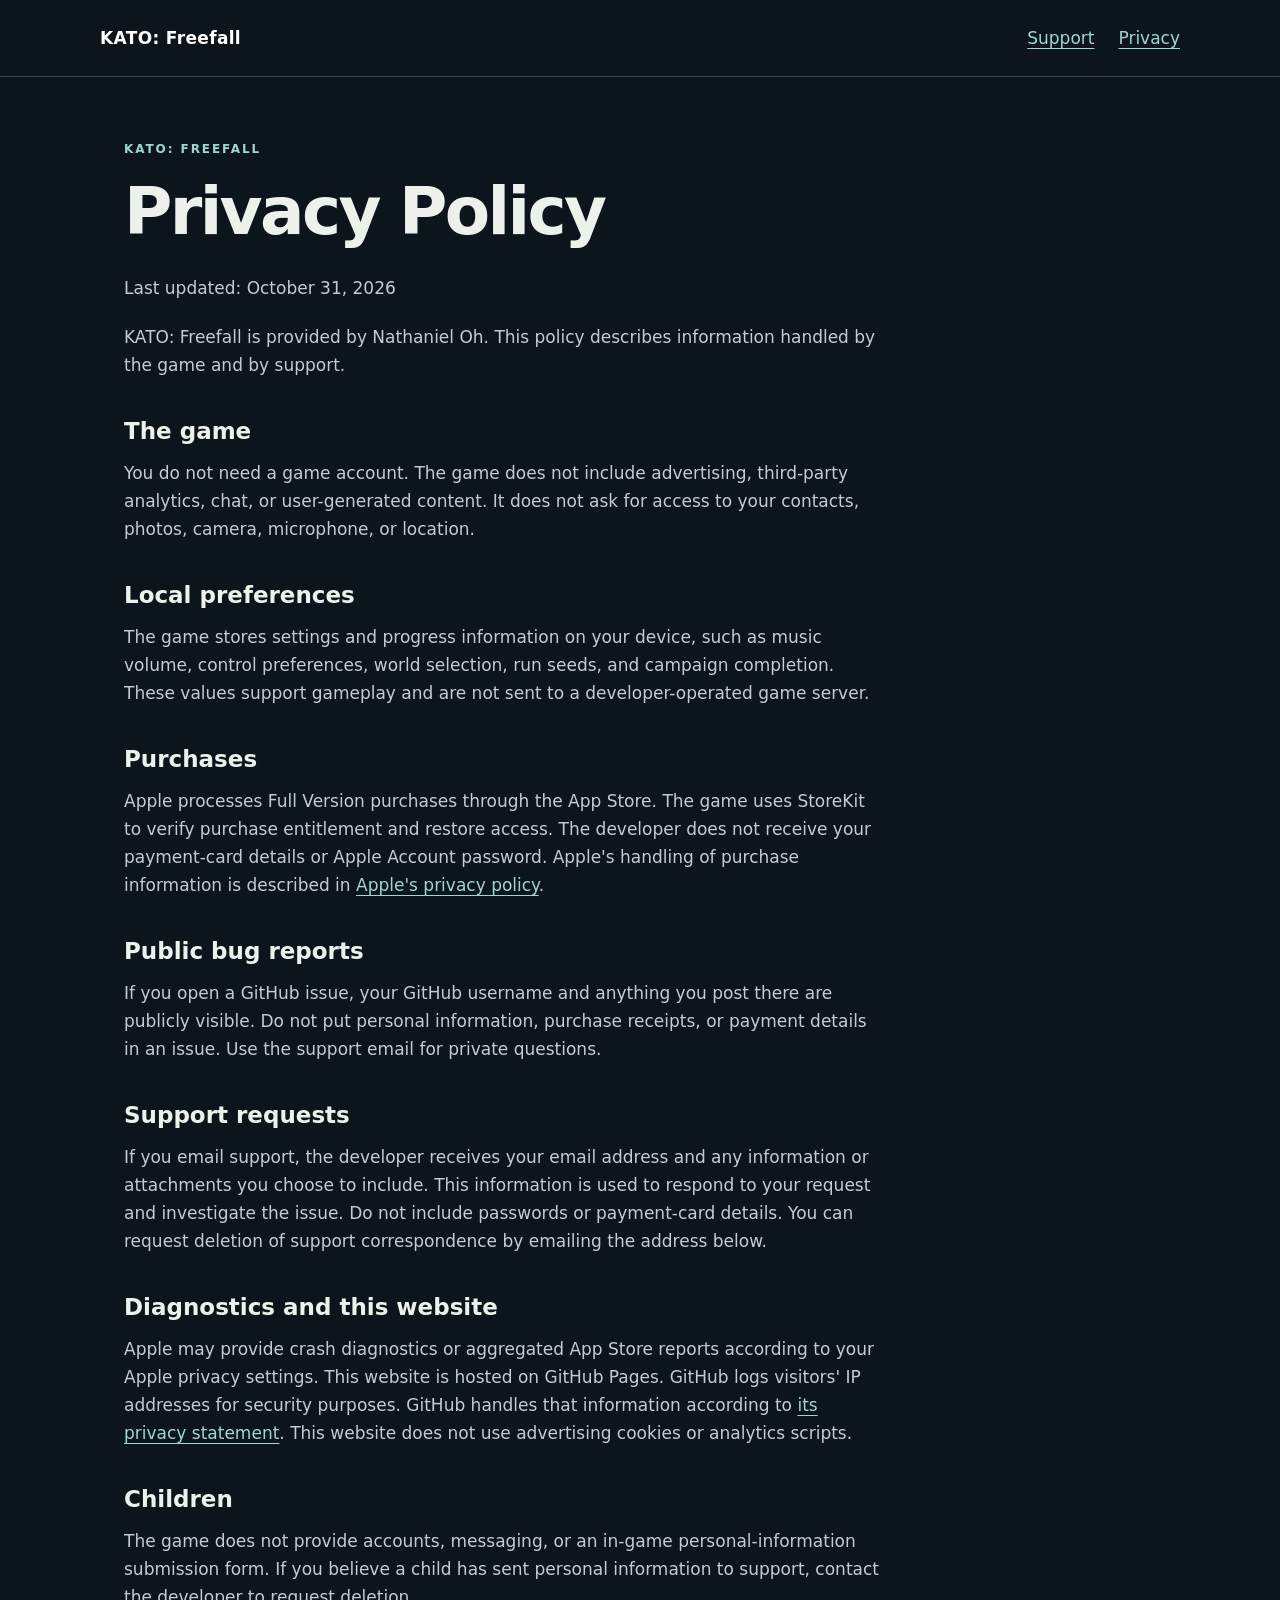
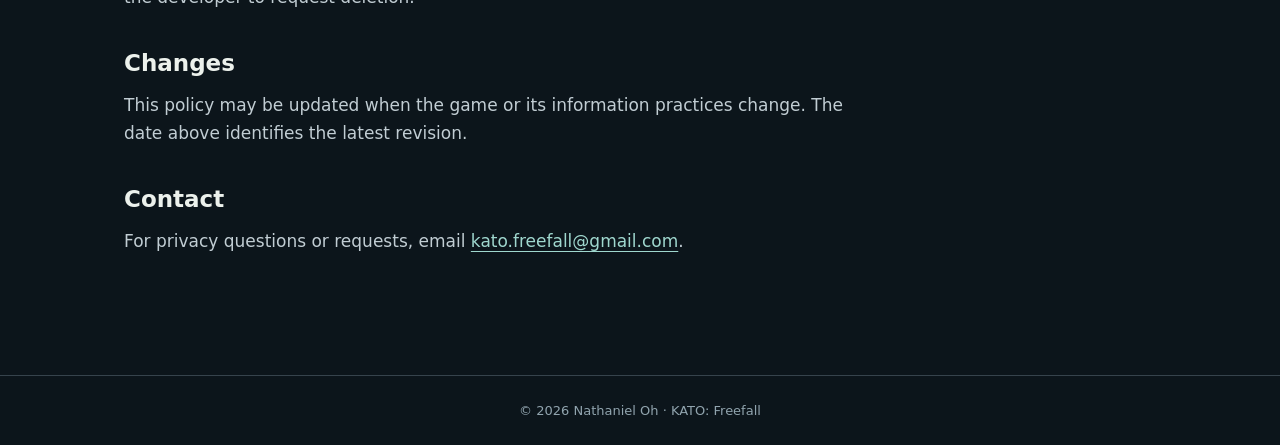
==== privacy.html @ c6d4ccc7 "Publish KATO: Freefall support and privacy website" ====
<!doctype html><html lang="en"><head><meta charset="utf-8"><meta name="viewport" content="width=device-width,initial-scale=1"><meta name="description" content="Privacy Policy for KATO: Freefall."><title>Privacy Policy | KATO: Freefall</title><link rel="stylesheet" href="/styles.css"></head><body><header><a href="/">KATO: Freefall</a><a href="/support.html">Support</a><a href="/privacy.html">Privacy</a></header><main><article><p class="eyebrow">KATO: Freefall</p><h1>Privacy Policy</h1><p>Last updated: October 31, 2026</p><p>KATO: Freefall is provided by Nathaniel Oh. This policy describes information handled by the game and by support.</p><h2>The game</h2><p>You do not need a game account. The game does not include advertising, third-party analytics, chat, or user-generated content. It does not ask for access to your contacts, photos, camera, microphone, or location.</p><h2>Local preferences</h2><p>The game stores settings and progress information on your device, such as music volume, control preferences, world selection, run seeds, and campaign completion. These values support gameplay and are not sent to a developer-operated game server.</p><h2>Purchases</h2><p>Apple processes Full Version purchases through the App Store. The game uses StoreKit to verify purchase entitlement and restore access. The developer does not receive your payment-card details or Apple Account password. Apple's handling of purchase information is described in <a href="https://www.apple.com/legal/privacy/">Apple's privacy policy</a>.</p><h2>Public bug reports</h2><p>If you open a GitHub issue, your GitHub username and anything you post there are publicly visible. Do not put personal information, purchase receipts, or payment details in an issue. Use the support email for private questions.</p><h2>Support requests</h2><p>If you email support, the developer receives your email address and any information or attachments you choose to include. This information is used to respond to your request and investigate the issue. Do not include passwords or payment-card details. You can request deletion of support correspondence by emailing the address below.</p><h2>Diagnostics and this website</h2><p>Apple may provide crash diagnostics or aggregated App Store reports according to your Apple privacy settings. This website is hosted on GitHub Pages. GitHub logs visitors' IP addresses for security purposes. GitHub handles that information according to <a href="https://docs.github.com/en/site-policy/privacy-policies/github-general-privacy-statement">its privacy statement</a>. This website does not use advertising cookies or analytics scripts.</p><h2>Children</h2><p>The game does not provide accounts, messaging, or an in-game personal-information submission form. If you believe a child has sent personal information to support, contact the developer to request deletion.</p><h2>Changes</h2><p>This policy may be updated when the game or its information practices change. The date above identifies the latest revision.</p><h2>Contact</h2><p>For privacy questions or requests, email <a href="mailto:kato.freefall@gmail.com">kato.freefall@gmail.com</a>.</p></article></main><footer>© 2026 Nathaniel Oh · KATO: Freefall</footer></body></html>
---- styles.css ----
*{box-sizing:border-box}body{margin:0;background:#0c151b;color:#ecf1ec;font:17px/1.65 system-ui,-apple-system,BlinkMacSystemFont,sans-serif}a{color:#9fd7ce;text-underline-offset:4px}header{padding:24px max(24px,calc((100vw - 1080px)/2));display:flex;gap:24px;align-items:center;border-bottom:1px solid #36434c}header>a:first-child{margin-right:auto;color:#fff;text-decoration:none;font-weight:750;letter-spacing:.02em}main{max-width:1080px;padding:64px 24px 100px;margin:auto}article{max-width:760px}h1{font-size:clamp(36px,6vw,66px);line-height:1.04;letter-spacing:-.04em;font-weight:650;margin:0 0 28px}h2{font-size:23px;line-height:1.3;margin:38px 0 12px}p{color:#c1cdd3;margin:0 0 20px}.eyebrow{font:600 12px/1.4 system-ui;letter-spacing:.16em;text-transform:uppercase;color:#9fd7ce}.hero{position:relative;min-height:480px;display:flex;align-items:end;padding:44px;background:linear-gradient(0deg,#0c151b 0%,#0c151b00 90%),url('/glass.jpg') center/cover;border:1px solid #36434c;border-radius:6px;margin-bottom:48px}.hero h1{max-width:660px;text-shadow:0 3px 25px #000}.button{display:inline-block;background:#a1d6cf;color:#0c151b;padding:12px 21px;text-decoration:none;border-radius:4px;font-weight:650}li{margin:10px 0;color:#c1cdd3}footer{padding:24px;border-top:1px solid #36434c;text-align:center;color:#91a4ae;font-size:13px}.note{border-left:2px solid #97b4c6;padding:12px 20px;margin:32px 0;background:#14212a}@media(max-width:600px){header{gap:16px;padding:18px}main{padding:40px 22px 70px}.hero{padding:26px;min-height:380px}}
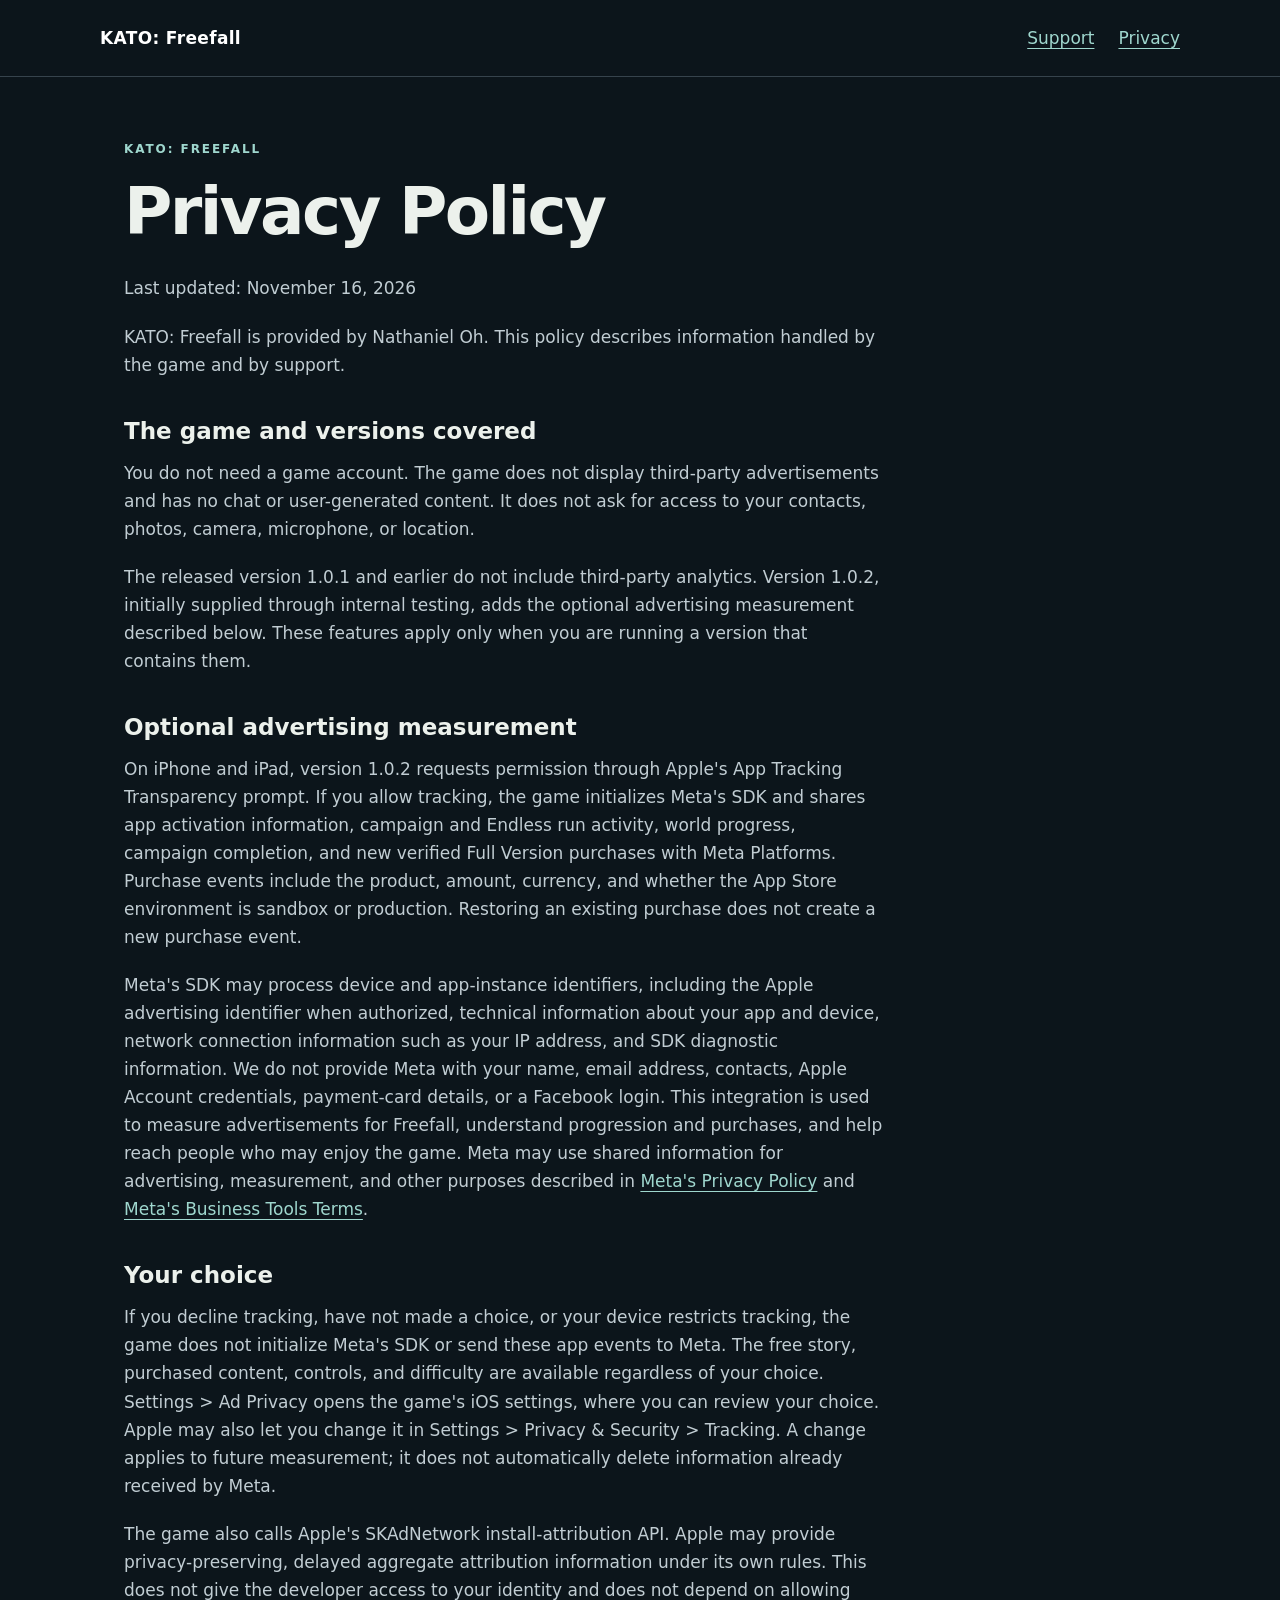
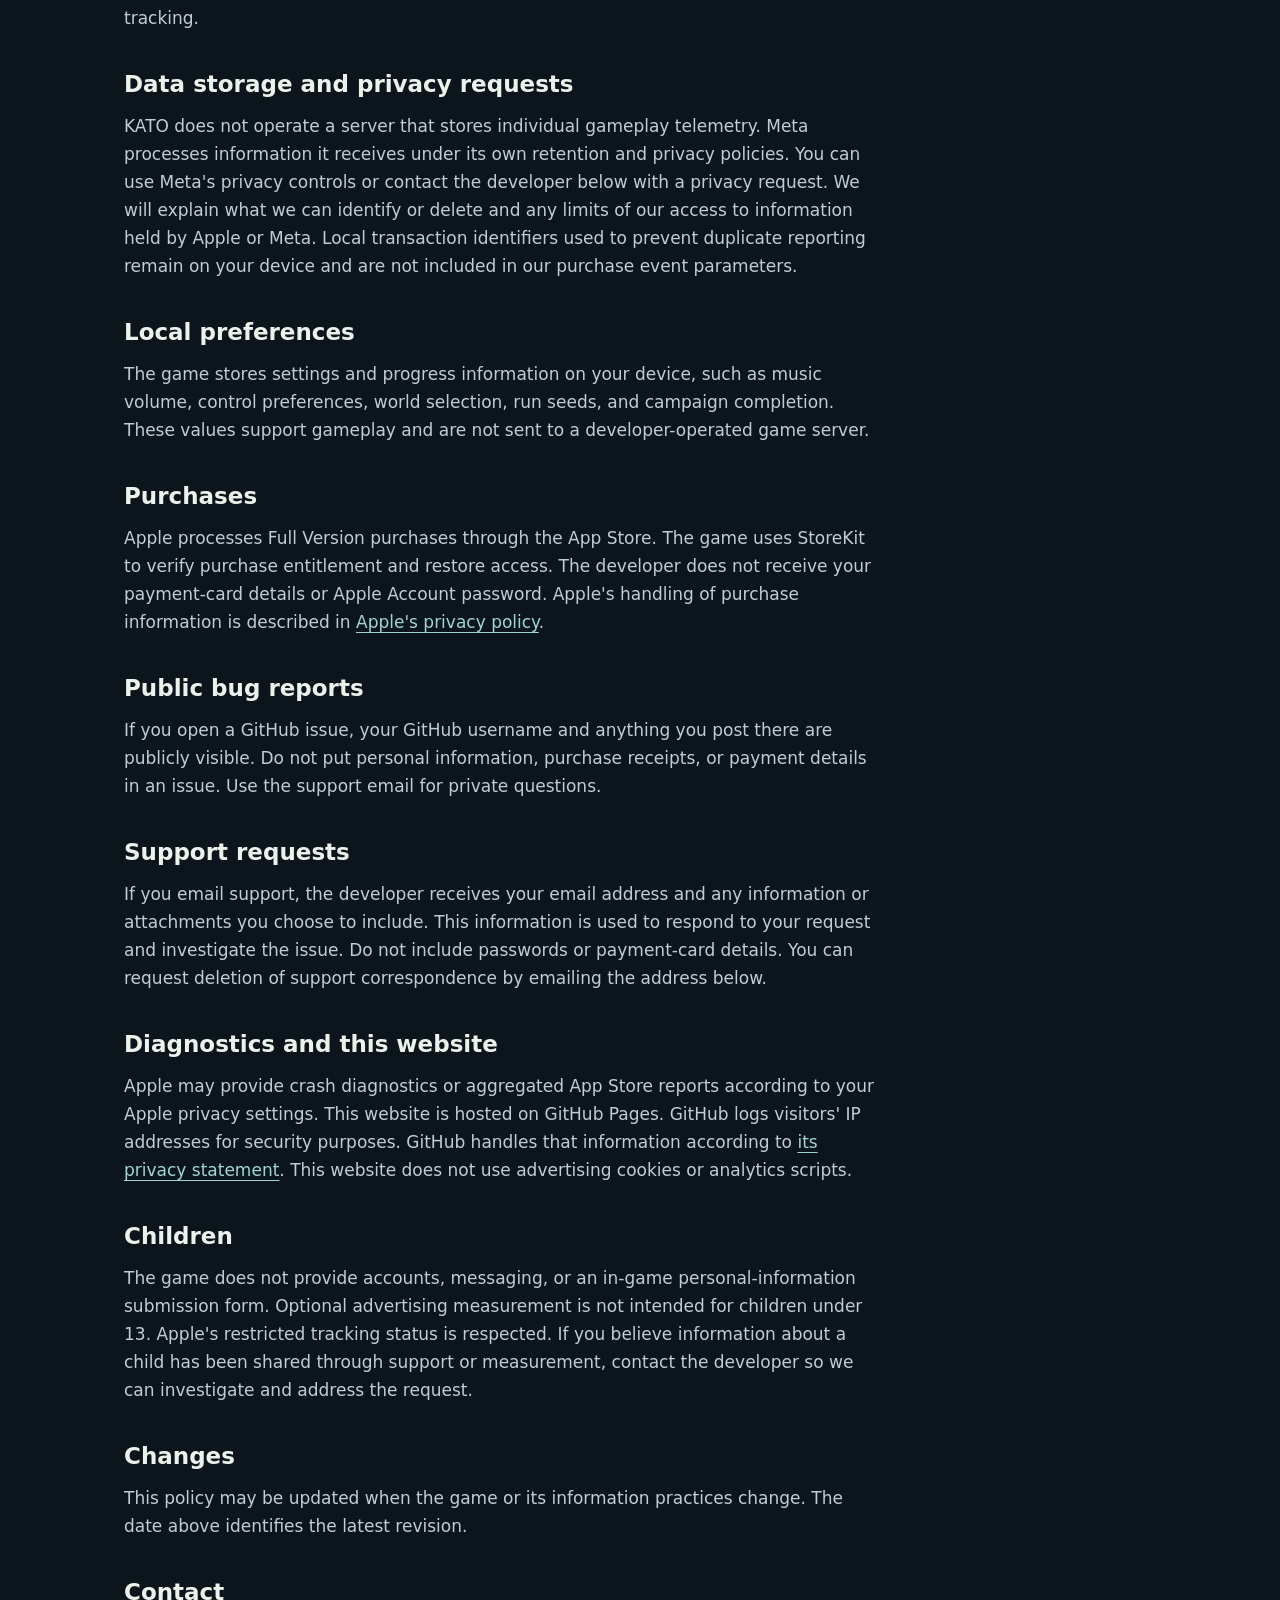
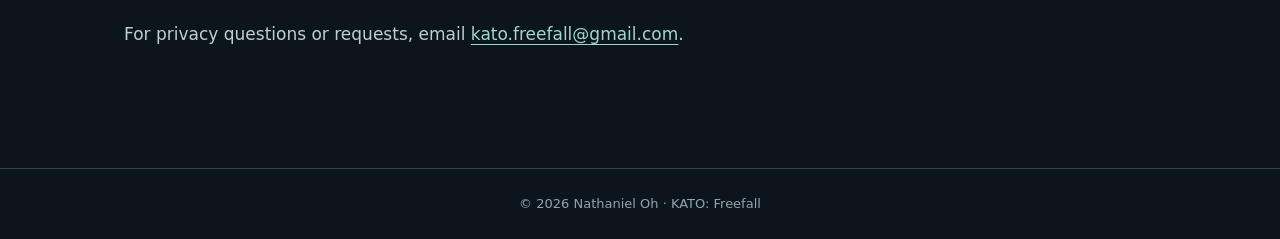
==== commit 6942fe7e: "Disclose optional Freefall advertising measurement for version 1.0.2" ====
--- a/privacy.html
+++ b/privacy.html
@@ -1 +1 @@
-<!doctype html><html lang="en"><head><meta charset="utf-8"><meta name="viewport" content="width=device-width,initial-scale=1"><meta name="description" content="Privacy Policy for KATO: Freefall."><title>Privacy Policy | KATO: Freefall</title><link rel="stylesheet" href="/styles.css"></head><body><header><a href="/">KATO: Freefall</a><a href="/support.html">Support</a><a href="/privacy.html">Privacy</a></header><main><article><p class="eyebrow">KATO: Freefall</p><h1>Privacy Policy</h1><p>Last updated: October 31, 2026</p><p>KATO: Freefall is provided by Nathaniel Oh. This policy describes information handled by the game and by support.</p><h2>The game</h2><p>You do not need a game account. The game does not include advertising, third-party analytics, chat, or user-generated content. It does not ask for access to your contacts, photos, camera, microphone, or location.</p><h2>Local preferences</h2><p>The game stores settings and progress information on your device, such as music volume, control preferences, world selection, run seeds, and campaign completion. These values support gameplay and are not sent to a developer-operated game server.</p><h2>Purchases</h2><p>Apple processes Full Version purchases through the App Store. The game uses StoreKit to verify purchase entitlement and restore access. The developer does not receive your payment-card details or Apple Account password. Apple's handling of purchase information is described in <a href="https://www.apple.com/legal/privacy/">Apple's privacy policy</a>.</p><h2>Public bug reports</h2><p>If you open a GitHub issue, your GitHub username and anything you post there are publicly visible. Do not put personal information, purchase receipts, or payment details in an issue. Use the support email for private questions.</p><h2>Support requests</h2><p>If you email support, the developer receives your email address and any information or attachments you choose to include. This information is used to respond to your request and investigate the issue. Do not include passwords or payment-card details. You can request deletion of support correspondence by emailing the address below.</p><h2>Diagnostics and this website</h2><p>Apple may provide crash diagnostics or aggregated App Store reports according to your Apple privacy settings. This website is hosted on GitHub Pages. GitHub logs visitors' IP addresses for security purposes. GitHub handles that information according to <a href="https://docs.github.com/en/site-policy/privacy-policies/github-general-privacy-statement">its privacy statement</a>. This website does not use advertising cookies or analytics scripts.</p><h2>Children</h2><p>The game does not provide accounts, messaging, or an in-game personal-information submission form. If you believe a child has sent personal information to support, contact the developer to request deletion.</p><h2>Changes</h2><p>This policy may be updated when the game or its information practices change. The date above identifies the latest revision.</p><h2>Contact</h2><p>For privacy questions or requests, email <a href="mailto:kato.freefall@gmail.com">kato.freefall@gmail.com</a>.</p></article></main><footer>© 2026 Nathaniel Oh · KATO: Freefall</footer></body></html>+<!doctype html><html lang="en"><head><meta charset="utf-8"><meta name="viewport" content="width=device-width,initial-scale=1"><meta name="description" content="Privacy Policy for KATO: Freefall."><title>Privacy Policy | KATO: Freefall</title><link rel="stylesheet" href="/styles.css"></head><body><header><a href="/">KATO: Freefall</a><a href="/support.html">Support</a><a href="/privacy.html">Privacy</a></header><main><article><p class="eyebrow">KATO: Freefall</p><h1>Privacy Policy</h1><p>Last updated: November 16, 2026</p><p>KATO: Freefall is provided by Nathaniel Oh. This policy describes information handled by the game and by support.</p><h2>The game and versions covered</h2><p>You do not need a game account. The game does not display third-party advertisements and has no chat or user-generated content. It does not ask for access to your contacts, photos, camera, microphone, or location.</p><p>The released version 1.0.1 and earlier do not include third-party analytics. Version 1.0.2, initially supplied through internal testing, adds the optional advertising measurement described below. These features apply only when you are running a version that contains them.</p><h2>Optional advertising measurement</h2><p>On iPhone and iPad, version 1.0.2 requests permission through Apple's App Tracking Transparency prompt. If you allow tracking, the game initializes Meta's SDK and shares app activation information, campaign and Endless run activity, world progress, campaign completion, and new verified Full Version purchases with Meta Platforms. Purchase events include the product, amount, currency, and whether the App Store environment is sandbox or production. Restoring an existing purchase does not create a new purchase event.</p><p>Meta's SDK may process device and app-instance identifiers, including the Apple advertising identifier when authorized, technical information about your app and device, network connection information such as your IP address, and SDK diagnostic information. We do not provide Meta with your name, email address, contacts, Apple Account credentials, payment-card details, or a Facebook login. This integration is used to measure advertisements for Freefall, understand progression and purchases, and help reach people who may enjoy the game. Meta may use shared information for advertising, measurement, and other purposes described in <a href="https://www.facebook.com/privacy/policy/">Meta's Privacy Policy</a> and <a href="https://www.facebook.com/legal/technology_terms">Meta's Business Tools Terms</a>.</p><h2>Your choice</h2><p>If you decline tracking, have not made a choice, or your device restricts tracking, the game does not initialize Meta's SDK or send these app events to Meta. The free story, purchased content, controls, and difficulty are available regardless of your choice. Settings &gt; Ad Privacy opens the game's iOS settings, where you can review your choice. Apple may also let you change it in Settings &gt; Privacy &amp; Security &gt; Tracking. A change applies to future measurement; it does not automatically delete information already received by Meta.</p><p>The game also calls Apple's SKAdNetwork install-attribution API. Apple may provide privacy-preserving, delayed aggregate attribution information under its own rules. This does not give the developer access to your identity and does not depend on allowing tracking.</p><h2>Data storage and privacy requests</h2><p>KATO does not operate a server that stores individual gameplay telemetry. Meta processes information it receives under its own retention and privacy policies. You can use Meta's privacy controls or contact the developer below with a privacy request. We will explain what we can identify or delete and any limits of our access to information held by Apple or Meta. Local transaction identifiers used to prevent duplicate reporting remain on your device and are not included in our purchase event parameters.</p><h2>Local preferences</h2><p>The game stores settings and progress information on your device, such as music volume, control preferences, world selection, run seeds, and campaign completion. These values support gameplay and are not sent to a developer-operated game server.</p><h2>Purchases</h2><p>Apple processes Full Version purchases through the App Store. The game uses StoreKit to verify purchase entitlement and restore access. The developer does not receive your payment-card details or Apple Account password. Apple's handling of purchase information is described in <a href="https://www.apple.com/legal/privacy/">Apple's privacy policy</a>.</p><h2>Public bug reports</h2><p>If you open a GitHub issue, your GitHub username and anything you post there are publicly visible. Do not put personal information, purchase receipts, or payment details in an issue. Use the support email for private questions.</p><h2>Support requests</h2><p>If you email support, the developer receives your email address and any information or attachments you choose to include. This information is used to respond to your request and investigate the issue. Do not include passwords or payment-card details. You can request deletion of support correspondence by emailing the address below.</p><h2>Diagnostics and this website</h2><p>Apple may provide crash diagnostics or aggregated App Store reports according to your Apple privacy settings. This website is hosted on GitHub Pages. GitHub logs visitors' IP addresses for security purposes. GitHub handles that information according to <a href="https://docs.github.com/en/site-policy/privacy-policies/github-general-privacy-statement">its privacy statement</a>. This website does not use advertising cookies or analytics scripts.</p><h2>Children</h2><p>The game does not provide accounts, messaging, or an in-game personal-information submission form. Optional advertising measurement is not intended for children under 13. Apple's restricted tracking status is respected. If you believe information about a child has been shared through support or measurement, contact the developer so we can investigate and address the request.</p><h2>Changes</h2><p>This policy may be updated when the game or its information practices change. The date above identifies the latest revision.</p><h2>Contact</h2><p>For privacy questions or requests, email <a href="mailto:kato.freefall@gmail.com">kato.freefall@gmail.com</a>.</p></article></main><footer>© 2026 Nathaniel Oh · KATO: Freefall</footer></body></html>
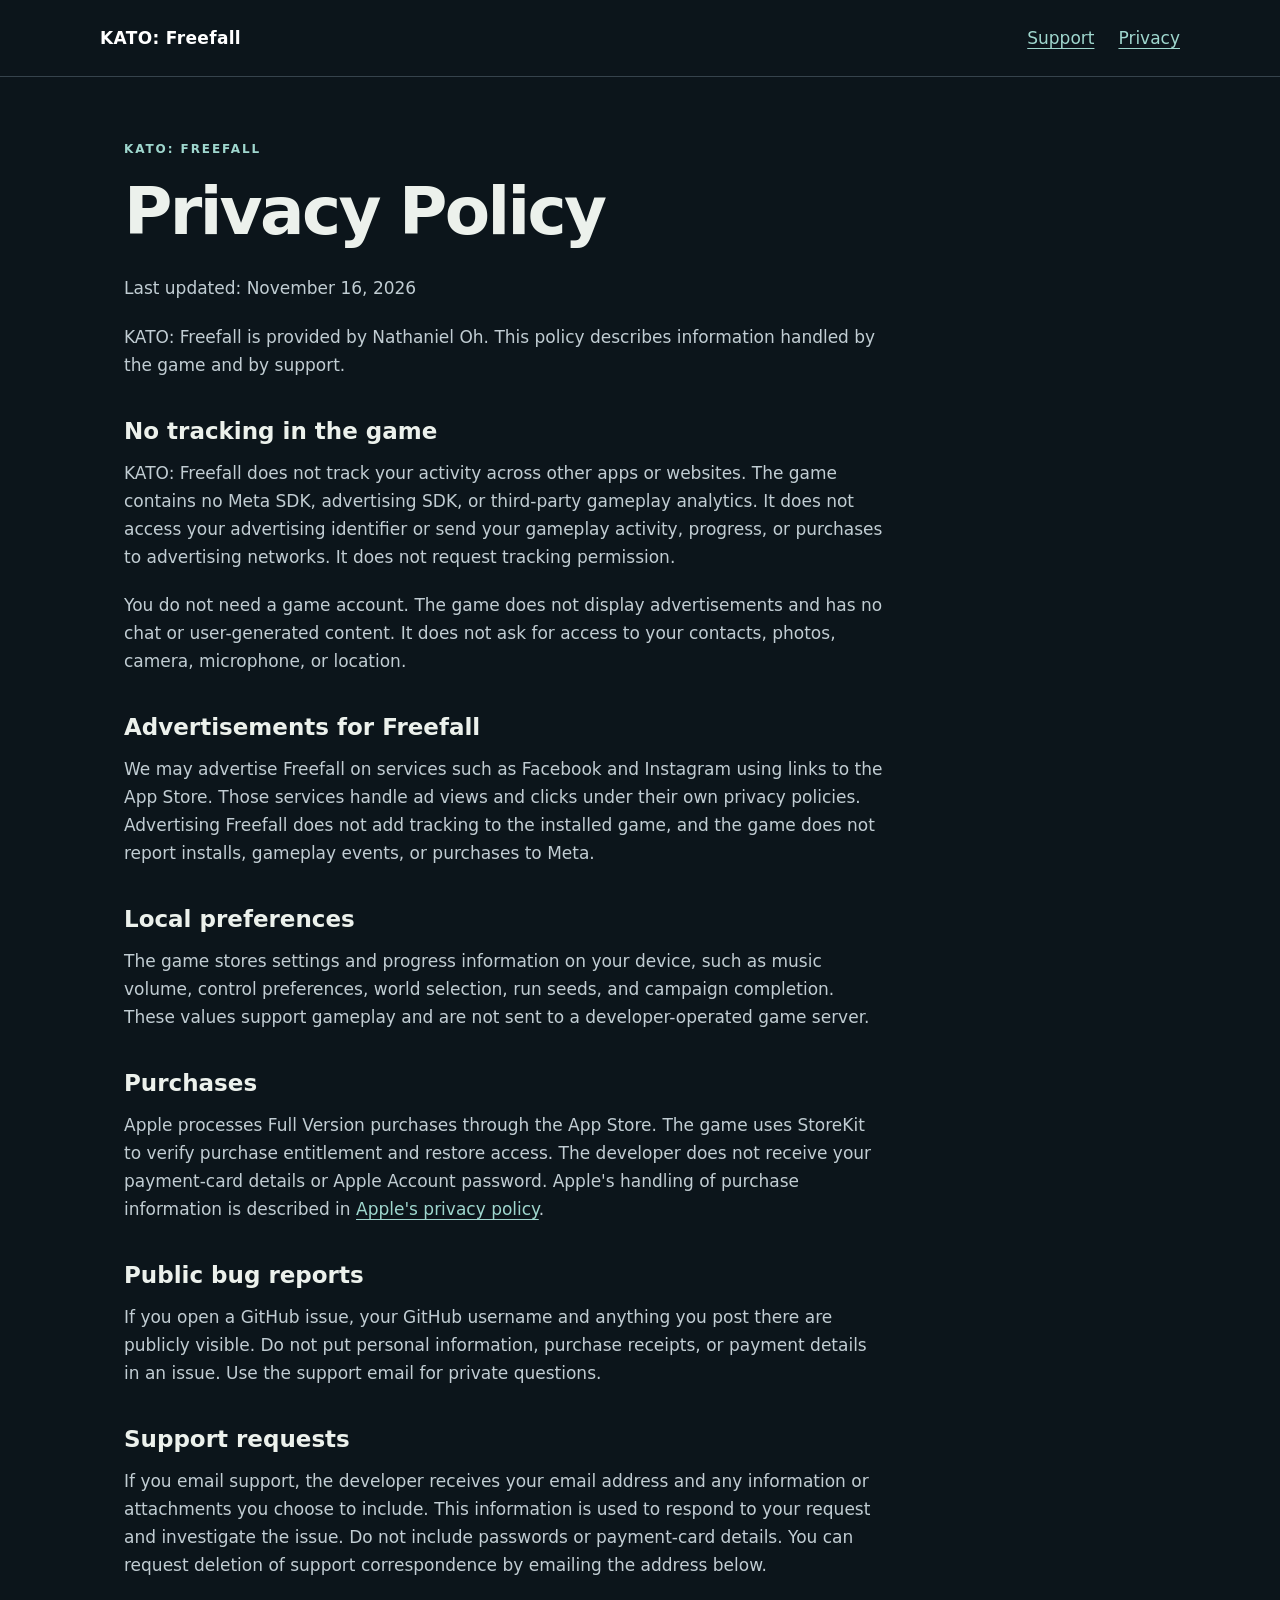
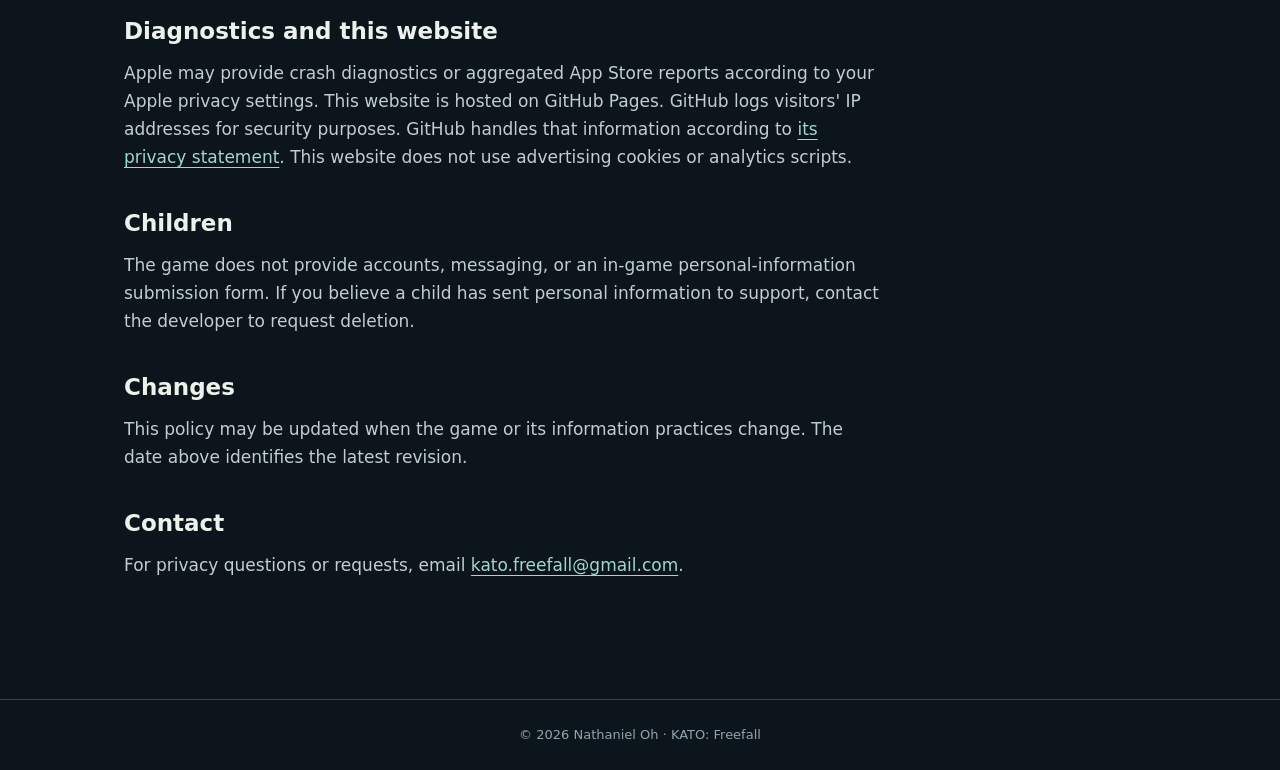
==== commit e8f046e3: "Restore Freefall no-tracking policy; use external traffic ads only" ====
--- a/privacy.html
+++ b/privacy.html
@@ -1 +1 @@
-<!doctype html><html lang="en"><head><meta charset="utf-8"><meta name="viewport" content="width=device-width,initial-scale=1"><meta name="description" content="Privacy Policy for KATO: Freefall."><title>Privacy Policy | KATO: Freefall</title><link rel="stylesheet" href="/styles.css"></head><body><header><a href="/">KATO: Freefall</a><a href="/support.html">Support</a><a href="/privacy.html">Privacy</a></header><main><article><p class="eyebrow">KATO: Freefall</p><h1>Privacy Policy</h1><p>Last updated: November 16, 2026</p><p>KATO: Freefall is provided by Nathaniel Oh. This policy describes information handled by the game and by support.</p><h2>The game and versions covered</h2><p>You do not need a game account. The game does not display third-party advertisements and has no chat or user-generated content. It does not ask for access to your contacts, photos, camera, microphone, or location.</p><p>The released version 1.0.1 and earlier do not include third-party analytics. Version 1.0.2, initially supplied through internal testing, adds the optional advertising measurement described below. These features apply only when you are running a version that contains them.</p><h2>Optional advertising measurement</h2><p>On iPhone and iPad, version 1.0.2 requests permission through Apple's App Tracking Transparency prompt. If you allow tracking, the game initializes Meta's SDK and shares app activation information, campaign and Endless run activity, world progress, campaign completion, and new verified Full Version purchases with Meta Platforms. Purchase events include the product, amount, currency, and whether the App Store environment is sandbox or production. Restoring an existing purchase does not create a new purchase event.</p><p>Meta's SDK may process device and app-instance identifiers, including the Apple advertising identifier when authorized, technical information about your app and device, network connection information such as your IP address, and SDK diagnostic information. We do not provide Meta with your name, email address, contacts, Apple Account credentials, payment-card details, or a Facebook login. This integration is used to measure advertisements for Freefall, understand progression and purchases, and help reach people who may enjoy the game. Meta may use shared information for advertising, measurement, and other purposes described in <a href="https://www.facebook.com/privacy/policy/">Meta's Privacy Policy</a> and <a href="https://www.facebook.com/legal/technology_terms">Meta's Business Tools Terms</a>.</p><h2>Your choice</h2><p>If you decline tracking, have not made a choice, or your device restricts tracking, the game does not initialize Meta's SDK or send these app events to Meta. The free story, purchased content, controls, and difficulty are available regardless of your choice. Settings &gt; Ad Privacy opens the game's iOS settings, where you can review your choice. Apple may also let you change it in Settings &gt; Privacy &amp; Security &gt; Tracking. A change applies to future measurement; it does not automatically delete information already received by Meta.</p><p>The game also calls Apple's SKAdNetwork install-attribution API. Apple may provide privacy-preserving, delayed aggregate attribution information under its own rules. This does not give the developer access to your identity and does not depend on allowing tracking.</p><h2>Data storage and privacy requests</h2><p>KATO does not operate a server that stores individual gameplay telemetry. Meta processes information it receives under its own retention and privacy policies. You can use Meta's privacy controls or contact the developer below with a privacy request. We will explain what we can identify or delete and any limits of our access to information held by Apple or Meta. Local transaction identifiers used to prevent duplicate reporting remain on your device and are not included in our purchase event parameters.</p><h2>Local preferences</h2><p>The game stores settings and progress information on your device, such as music volume, control preferences, world selection, run seeds, and campaign completion. These values support gameplay and are not sent to a developer-operated game server.</p><h2>Purchases</h2><p>Apple processes Full Version purchases through the App Store. The game uses StoreKit to verify purchase entitlement and restore access. The developer does not receive your payment-card details or Apple Account password. Apple's handling of purchase information is described in <a href="https://www.apple.com/legal/privacy/">Apple's privacy policy</a>.</p><h2>Public bug reports</h2><p>If you open a GitHub issue, your GitHub username and anything you post there are publicly visible. Do not put personal information, purchase receipts, or payment details in an issue. Use the support email for private questions.</p><h2>Support requests</h2><p>If you email support, the developer receives your email address and any information or attachments you choose to include. This information is used to respond to your request and investigate the issue. Do not include passwords or payment-card details. You can request deletion of support correspondence by emailing the address below.</p><h2>Diagnostics and this website</h2><p>Apple may provide crash diagnostics or aggregated App Store reports according to your Apple privacy settings. This website is hosted on GitHub Pages. GitHub logs visitors' IP addresses for security purposes. GitHub handles that information according to <a href="https://docs.github.com/en/site-policy/privacy-policies/github-general-privacy-statement">its privacy statement</a>. This website does not use advertising cookies or analytics scripts.</p><h2>Children</h2><p>The game does not provide accounts, messaging, or an in-game personal-information submission form. Optional advertising measurement is not intended for children under 13. Apple's restricted tracking status is respected. If you believe information about a child has been shared through support or measurement, contact the developer so we can investigate and address the request.</p><h2>Changes</h2><p>This policy may be updated when the game or its information practices change. The date above identifies the latest revision.</p><h2>Contact</h2><p>For privacy questions or requests, email <a href="mailto:kato.freefall@gmail.com">kato.freefall@gmail.com</a>.</p></article></main><footer>© 2026 Nathaniel Oh · KATO: Freefall</footer></body></html>
+<!doctype html><html lang="en"><head><meta charset="utf-8"><meta name="viewport" content="width=device-width,initial-scale=1"><meta name="description" content="Privacy Policy for KATO: Freefall."><title>Privacy Policy | KATO: Freefall</title><link rel="stylesheet" href="/styles.css"></head><body><header><a href="/">KATO: Freefall</a><a href="/support.html">Support</a><a href="/privacy.html">Privacy</a></header><main><article><p class="eyebrow">KATO: Freefall</p><h1>Privacy Policy</h1><p>Last updated: November 16, 2026</p><p>KATO: Freefall is provided by Nathaniel Oh. This policy describes information handled by the game and by support.</p><h2>No tracking in the game</h2><p>KATO: Freefall does not track your activity across other apps or websites. The game contains no Meta SDK, advertising SDK, or third-party gameplay analytics. It does not access your advertising identifier or send your gameplay activity, progress, or purchases to advertising networks. It does not request tracking permission.</p><p>You do not need a game account. The game does not display advertisements and has no chat or user-generated content. It does not ask for access to your contacts, photos, camera, microphone, or location.</p><h2>Advertisements for Freefall</h2><p>We may advertise Freefall on services such as Facebook and Instagram using links to the App Store. Those services handle ad views and clicks under their own privacy policies. Advertising Freefall does not add tracking to the installed game, and the game does not report installs, gameplay events, or purchases to Meta.</p><h2>Local preferences</h2><p>The game stores settings and progress information on your device, such as music volume, control preferences, world selection, run seeds, and campaign completion. These values support gameplay and are not sent to a developer-operated game server.</p><h2>Purchases</h2><p>Apple processes Full Version purchases through the App Store. The game uses StoreKit to verify purchase entitlement and restore access. The developer does not receive your payment-card details or Apple Account password. Apple's handling of purchase information is described in <a href="https://www.apple.com/legal/privacy/">Apple's privacy policy</a>.</p><h2>Public bug reports</h2><p>If you open a GitHub issue, your GitHub username and anything you post there are publicly visible. Do not put personal information, purchase receipts, or payment details in an issue. Use the support email for private questions.</p><h2>Support requests</h2><p>If you email support, the developer receives your email address and any information or attachments you choose to include. This information is used to respond to your request and investigate the issue. Do not include passwords or payment-card details. You can request deletion of support correspondence by emailing the address below.</p><h2>Diagnostics and this website</h2><p>Apple may provide crash diagnostics or aggregated App Store reports according to your Apple privacy settings. This website is hosted on GitHub Pages. GitHub logs visitors' IP addresses for security purposes. GitHub handles that information according to <a href="https://docs.github.com/en/site-policy/privacy-policies/github-general-privacy-statement">its privacy statement</a>. This website does not use advertising cookies or analytics scripts.</p><h2>Children</h2><p>The game does not provide accounts, messaging, or an in-game personal-information submission form. If you believe a child has sent personal information to support, contact the developer to request deletion.</p><h2>Changes</h2><p>This policy may be updated when the game or its information practices change. The date above identifies the latest revision.</p><h2>Contact</h2><p>For privacy questions or requests, email <a href="mailto:kato.freefall@gmail.com">kato.freefall@gmail.com</a>.</p></article></main><footer>© 2026 Nathaniel Oh · KATO: Freefall</footer></body></html>
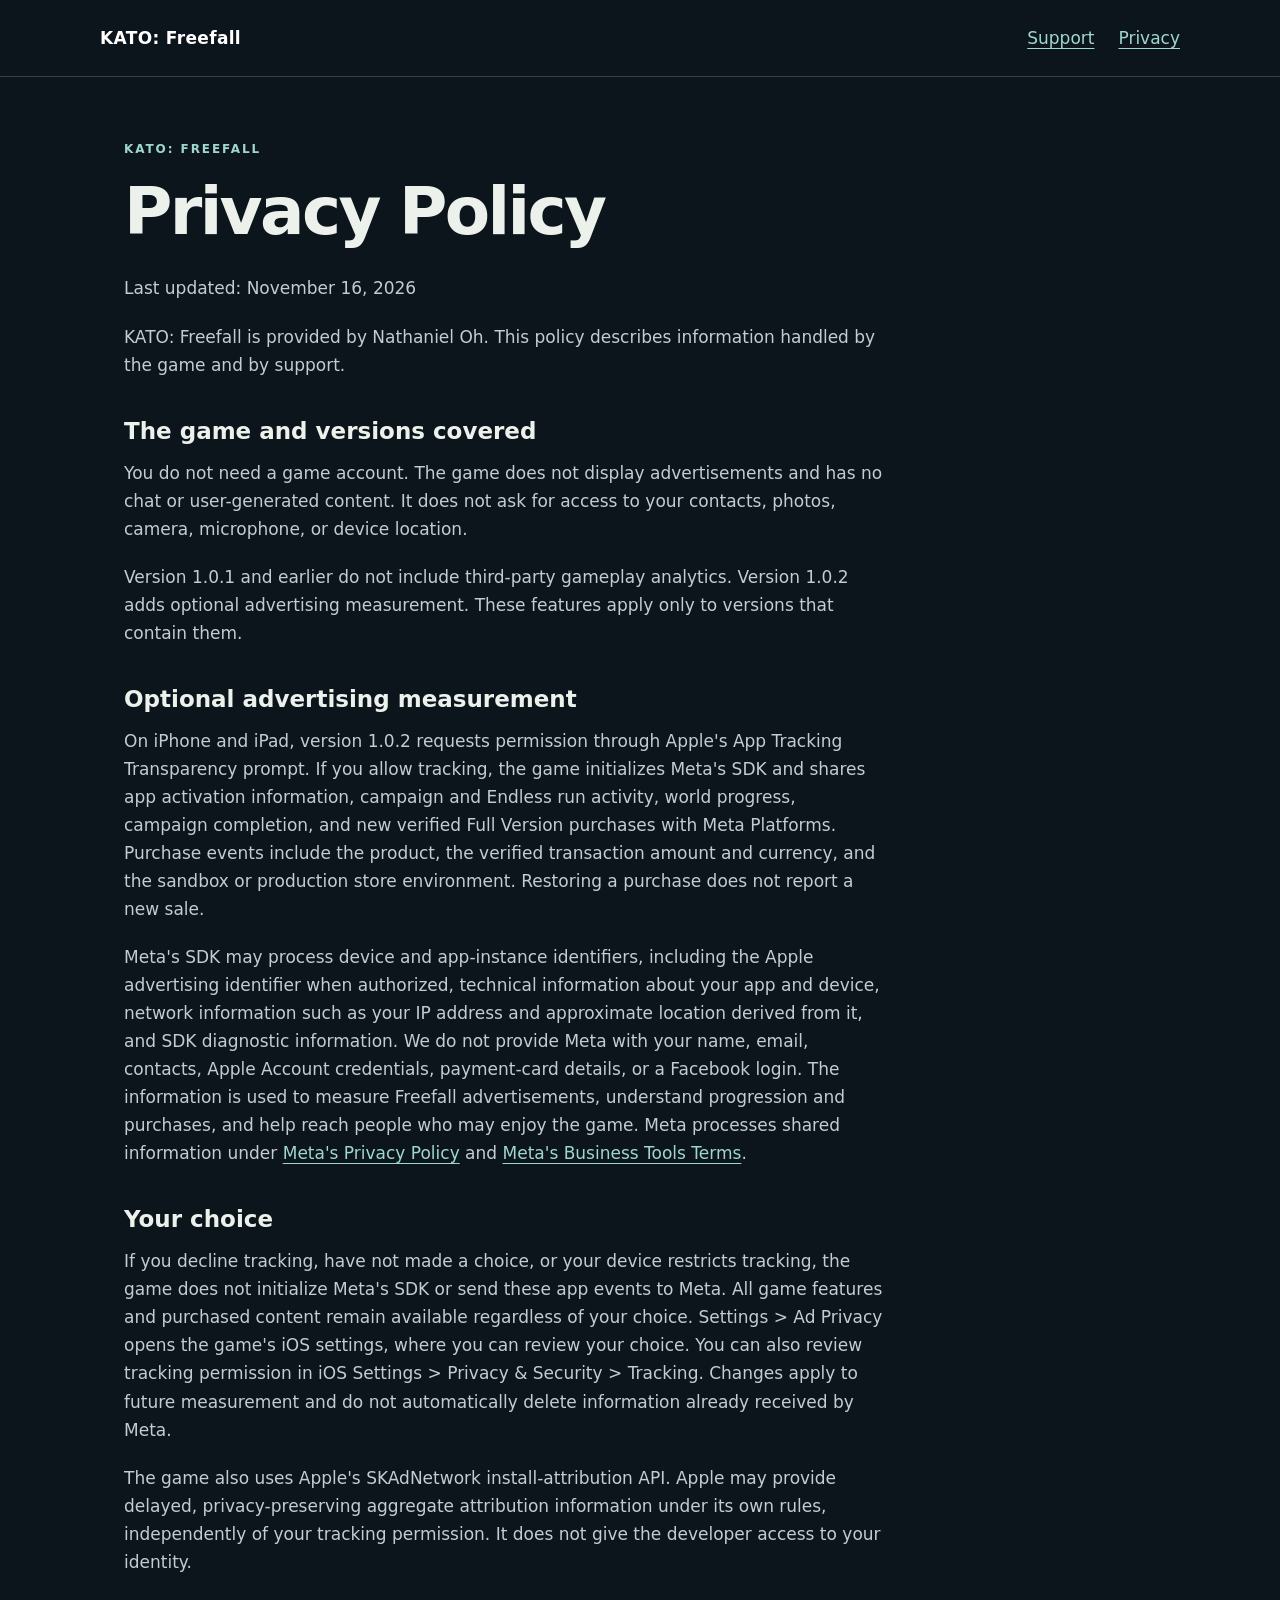
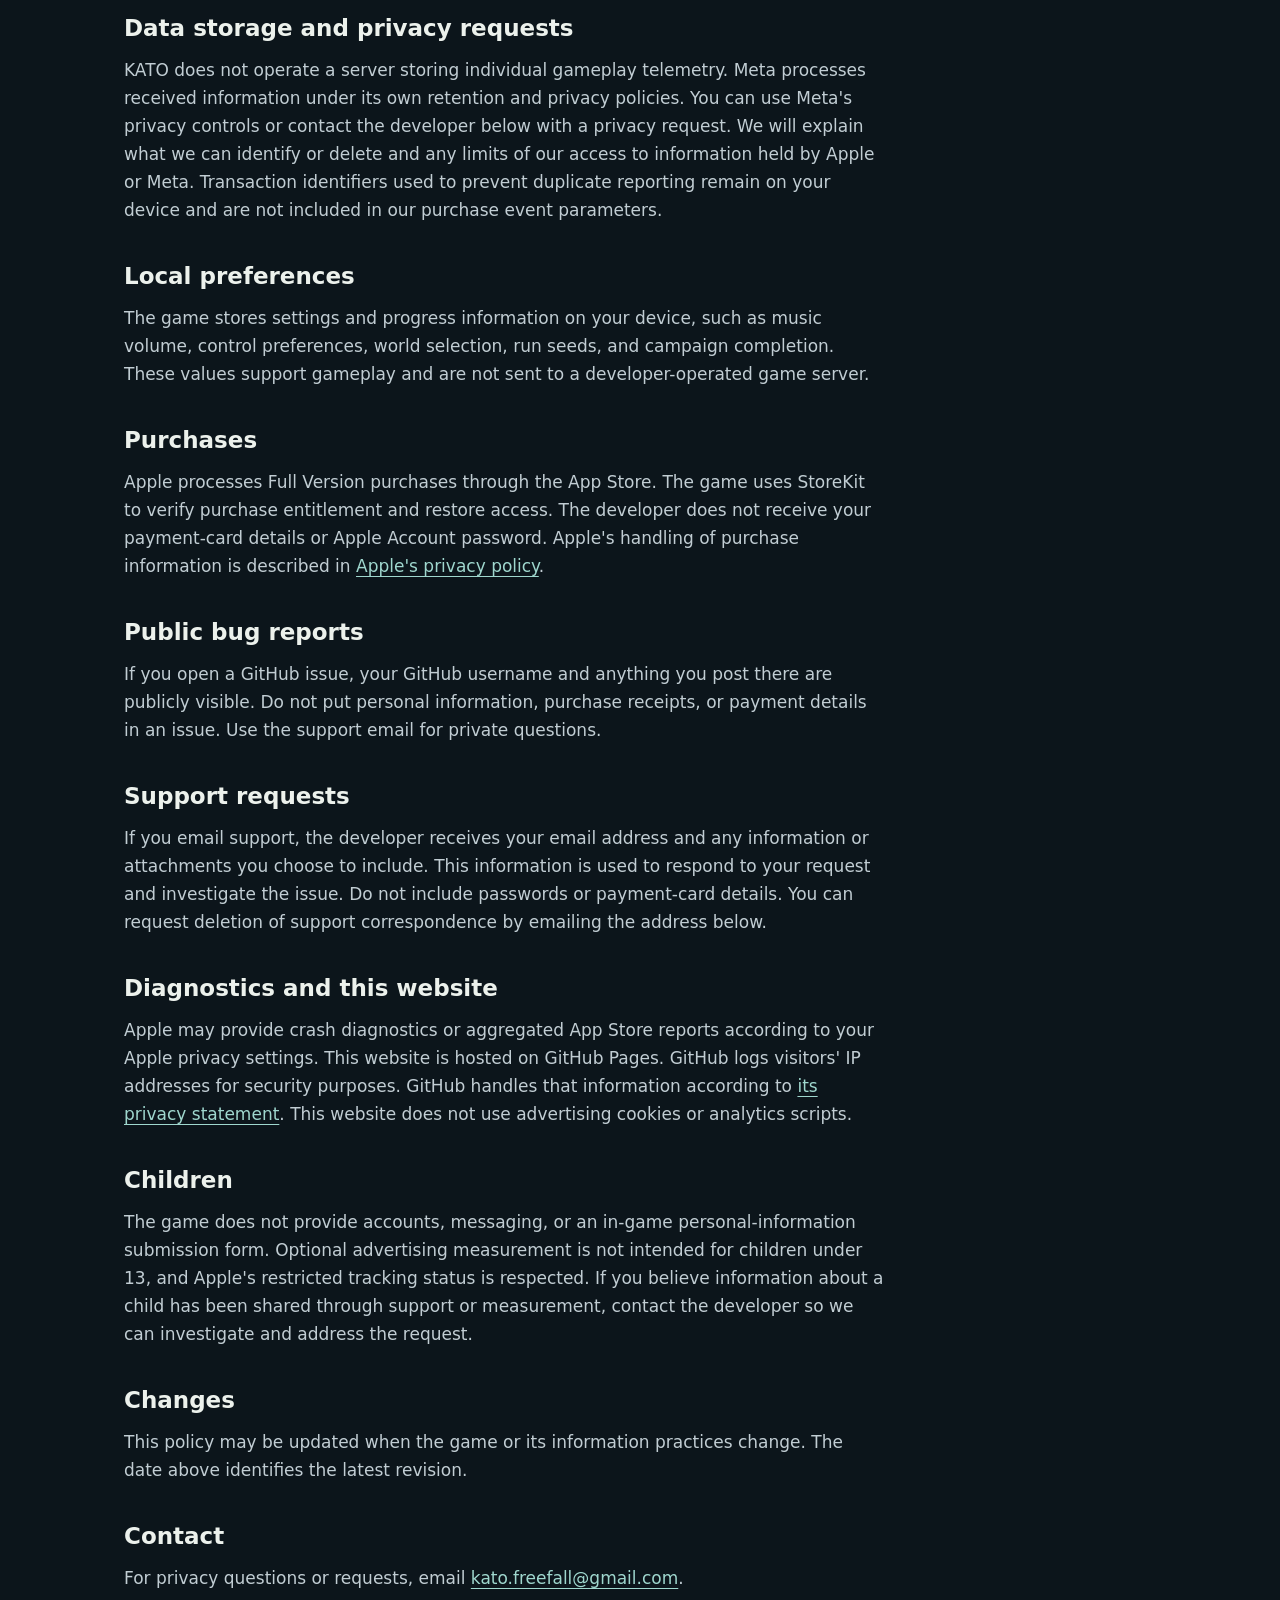
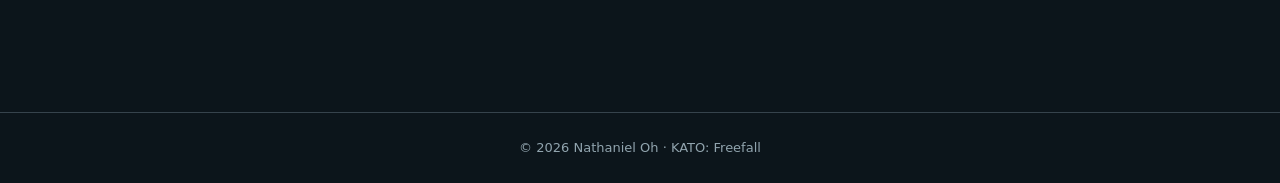
==== commit 7798d3cd: "Describe optional Meta measurement for Freefall 1.0.2" ====
--- a/privacy.html
+++ b/privacy.html
@@ -1 +1 @@
-<!doctype html><html lang="en"><head><meta charset="utf-8"><meta name="viewport" content="width=device-width,initial-scale=1"><meta name="description" content="Privacy Policy for KATO: Freefall."><title>Privacy Policy | KATO: Freefall</title><link rel="stylesheet" href="/styles.css"></head><body><header><a href="/">KATO: Freefall</a><a href="/support.html">Support</a><a href="/privacy.html">Privacy</a></header><main><article><p class="eyebrow">KATO: Freefall</p><h1>Privacy Policy</h1><p>Last updated: November 16, 2026</p><p>KATO: Freefall is provided by Nathaniel Oh. This policy describes information handled by the game and by support.</p><h2>No tracking in the game</h2><p>KATO: Freefall does not track your activity across other apps or websites. The game contains no Meta SDK, advertising SDK, or third-party gameplay analytics. It does not access your advertising identifier or send your gameplay activity, progress, or purchases to advertising networks. It does not request tracking permission.</p><p>You do not need a game account. The game does not display advertisements and has no chat or user-generated content. It does not ask for access to your contacts, photos, camera, microphone, or location.</p><h2>Advertisements for Freefall</h2><p>We may advertise Freefall on services such as Facebook and Instagram using links to the App Store. Those services handle ad views and clicks under their own privacy policies. Advertising Freefall does not add tracking to the installed game, and the game does not report installs, gameplay events, or purchases to Meta.</p><h2>Local preferences</h2><p>The game stores settings and progress information on your device, such as music volume, control preferences, world selection, run seeds, and campaign completion. These values support gameplay and are not sent to a developer-operated game server.</p><h2>Purchases</h2><p>Apple processes Full Version purchases through the App Store. The game uses StoreKit to verify purchase entitlement and restore access. The developer does not receive your payment-card details or Apple Account password. Apple's handling of purchase information is described in <a href="https://www.apple.com/legal/privacy/">Apple's privacy policy</a>.</p><h2>Public bug reports</h2><p>If you open a GitHub issue, your GitHub username and anything you post there are publicly visible. Do not put personal information, purchase receipts, or payment details in an issue. Use the support email for private questions.</p><h2>Support requests</h2><p>If you email support, the developer receives your email address and any information or attachments you choose to include. This information is used to respond to your request and investigate the issue. Do not include passwords or payment-card details. You can request deletion of support correspondence by emailing the address below.</p><h2>Diagnostics and this website</h2><p>Apple may provide crash diagnostics or aggregated App Store reports according to your Apple privacy settings. This website is hosted on GitHub Pages. GitHub logs visitors' IP addresses for security purposes. GitHub handles that information according to <a href="https://docs.github.com/en/site-policy/privacy-policies/github-general-privacy-statement">its privacy statement</a>. This website does not use advertising cookies or analytics scripts.</p><h2>Children</h2><p>The game does not provide accounts, messaging, or an in-game personal-information submission form. If you believe a child has sent personal information to support, contact the developer to request deletion.</p><h2>Changes</h2><p>This policy may be updated when the game or its information practices change. The date above identifies the latest revision.</p><h2>Contact</h2><p>For privacy questions or requests, email <a href="mailto:kato.freefall@gmail.com">kato.freefall@gmail.com</a>.</p></article></main><footer>© 2026 Nathaniel Oh · KATO: Freefall</footer></body></html>
+<!doctype html><html lang="en"><head><meta charset="utf-8"><meta name="viewport" content="width=device-width,initial-scale=1"><meta name="description" content="Privacy Policy for KATO: Freefall."><title>Privacy Policy | KATO: Freefall</title><link rel="stylesheet" href="/styles.css"></head><body><header><a href="/">KATO: Freefall</a><a href="/support.html">Support</a><a href="/privacy.html">Privacy</a></header><main><article><p class="eyebrow">KATO: Freefall</p><h1>Privacy Policy</h1><p>Last updated: November 16, 2026</p><p>KATO: Freefall is provided by Nathaniel Oh. This policy describes information handled by the game and by support.</p><h2>The game and versions covered</h2><p>You do not need a game account. The game does not display advertisements and has no chat or user-generated content. It does not ask for access to your contacts, photos, camera, microphone, or device location.</p><p>Version 1.0.1 and earlier do not include third-party gameplay analytics. Version 1.0.2 adds optional advertising measurement. These features apply only to versions that contain them.</p><h2>Optional advertising measurement</h2><p>On iPhone and iPad, version 1.0.2 requests permission through Apple's App Tracking Transparency prompt. If you allow tracking, the game initializes Meta's SDK and shares app activation information, campaign and Endless run activity, world progress, campaign completion, and new verified Full Version purchases with Meta Platforms. Purchase events include the product, the verified transaction amount and currency, and the sandbox or production store environment. Restoring a purchase does not report a new sale.</p><p>Meta's SDK may process device and app-instance identifiers, including the Apple advertising identifier when authorized, technical information about your app and device, network information such as your IP address and approximate location derived from it, and SDK diagnostic information. We do not provide Meta with your name, email, contacts, Apple Account credentials, payment-card details, or a Facebook login. The information is used to measure Freefall advertisements, understand progression and purchases, and help reach people who may enjoy the game. Meta processes shared information under <a href="https://www.facebook.com/privacy/policy/">Meta's Privacy Policy</a> and <a href="https://www.facebook.com/legal/technology_terms">Meta's Business Tools Terms</a>.</p><h2>Your choice</h2><p>If you decline tracking, have not made a choice, or your device restricts tracking, the game does not initialize Meta's SDK or send these app events to Meta. All game features and purchased content remain available regardless of your choice. Settings &gt; Ad Privacy opens the game's iOS settings, where you can review your choice. You can also review tracking permission in iOS Settings &gt; Privacy &amp; Security &gt; Tracking. Changes apply to future measurement and do not automatically delete information already received by Meta.</p><p>The game also uses Apple's SKAdNetwork install-attribution API. Apple may provide delayed, privacy-preserving aggregate attribution information under its own rules, independently of your tracking permission. It does not give the developer access to your identity.</p><h2>Data storage and privacy requests</h2><p>KATO does not operate a server storing individual gameplay telemetry. Meta processes received information under its own retention and privacy policies. You can use Meta's privacy controls or contact the developer below with a privacy request. We will explain what we can identify or delete and any limits of our access to information held by Apple or Meta. Transaction identifiers used to prevent duplicate reporting remain on your device and are not included in our purchase event parameters.</p><h2>Local preferences</h2><p>The game stores settings and progress information on your device, such as music volume, control preferences, world selection, run seeds, and campaign completion. These values support gameplay and are not sent to a developer-operated game server.</p><h2>Purchases</h2><p>Apple processes Full Version purchases through the App Store. The game uses StoreKit to verify purchase entitlement and restore access. The developer does not receive your payment-card details or Apple Account password. Apple's handling of purchase information is described in <a href="https://www.apple.com/legal/privacy/">Apple's privacy policy</a>.</p><h2>Public bug reports</h2><p>If you open a GitHub issue, your GitHub username and anything you post there are publicly visible. Do not put personal information, purchase receipts, or payment details in an issue. Use the support email for private questions.</p><h2>Support requests</h2><p>If you email support, the developer receives your email address and any information or attachments you choose to include. This information is used to respond to your request and investigate the issue. Do not include passwords or payment-card details. You can request deletion of support correspondence by emailing the address below.</p><h2>Diagnostics and this website</h2><p>Apple may provide crash diagnostics or aggregated App Store reports according to your Apple privacy settings. This website is hosted on GitHub Pages. GitHub logs visitors' IP addresses for security purposes. GitHub handles that information according to <a href="https://docs.github.com/en/site-policy/privacy-policies/github-general-privacy-statement">its privacy statement</a>. This website does not use advertising cookies or analytics scripts.</p><h2>Children</h2><p>The game does not provide accounts, messaging, or an in-game personal-information submission form. Optional advertising measurement is not intended for children under 13, and Apple's restricted tracking status is respected. If you believe information about a child has been shared through support or measurement, contact the developer so we can investigate and address the request.</p><h2>Changes</h2><p>This policy may be updated when the game or its information practices change. The date above identifies the latest revision.</p><h2>Contact</h2><p>For privacy questions or requests, email <a href="mailto:kato.freefall@gmail.com">kato.freefall@gmail.com</a>.</p></article></main><footer>© 2026 Nathaniel Oh · KATO: Freefall</footer></body></html>
